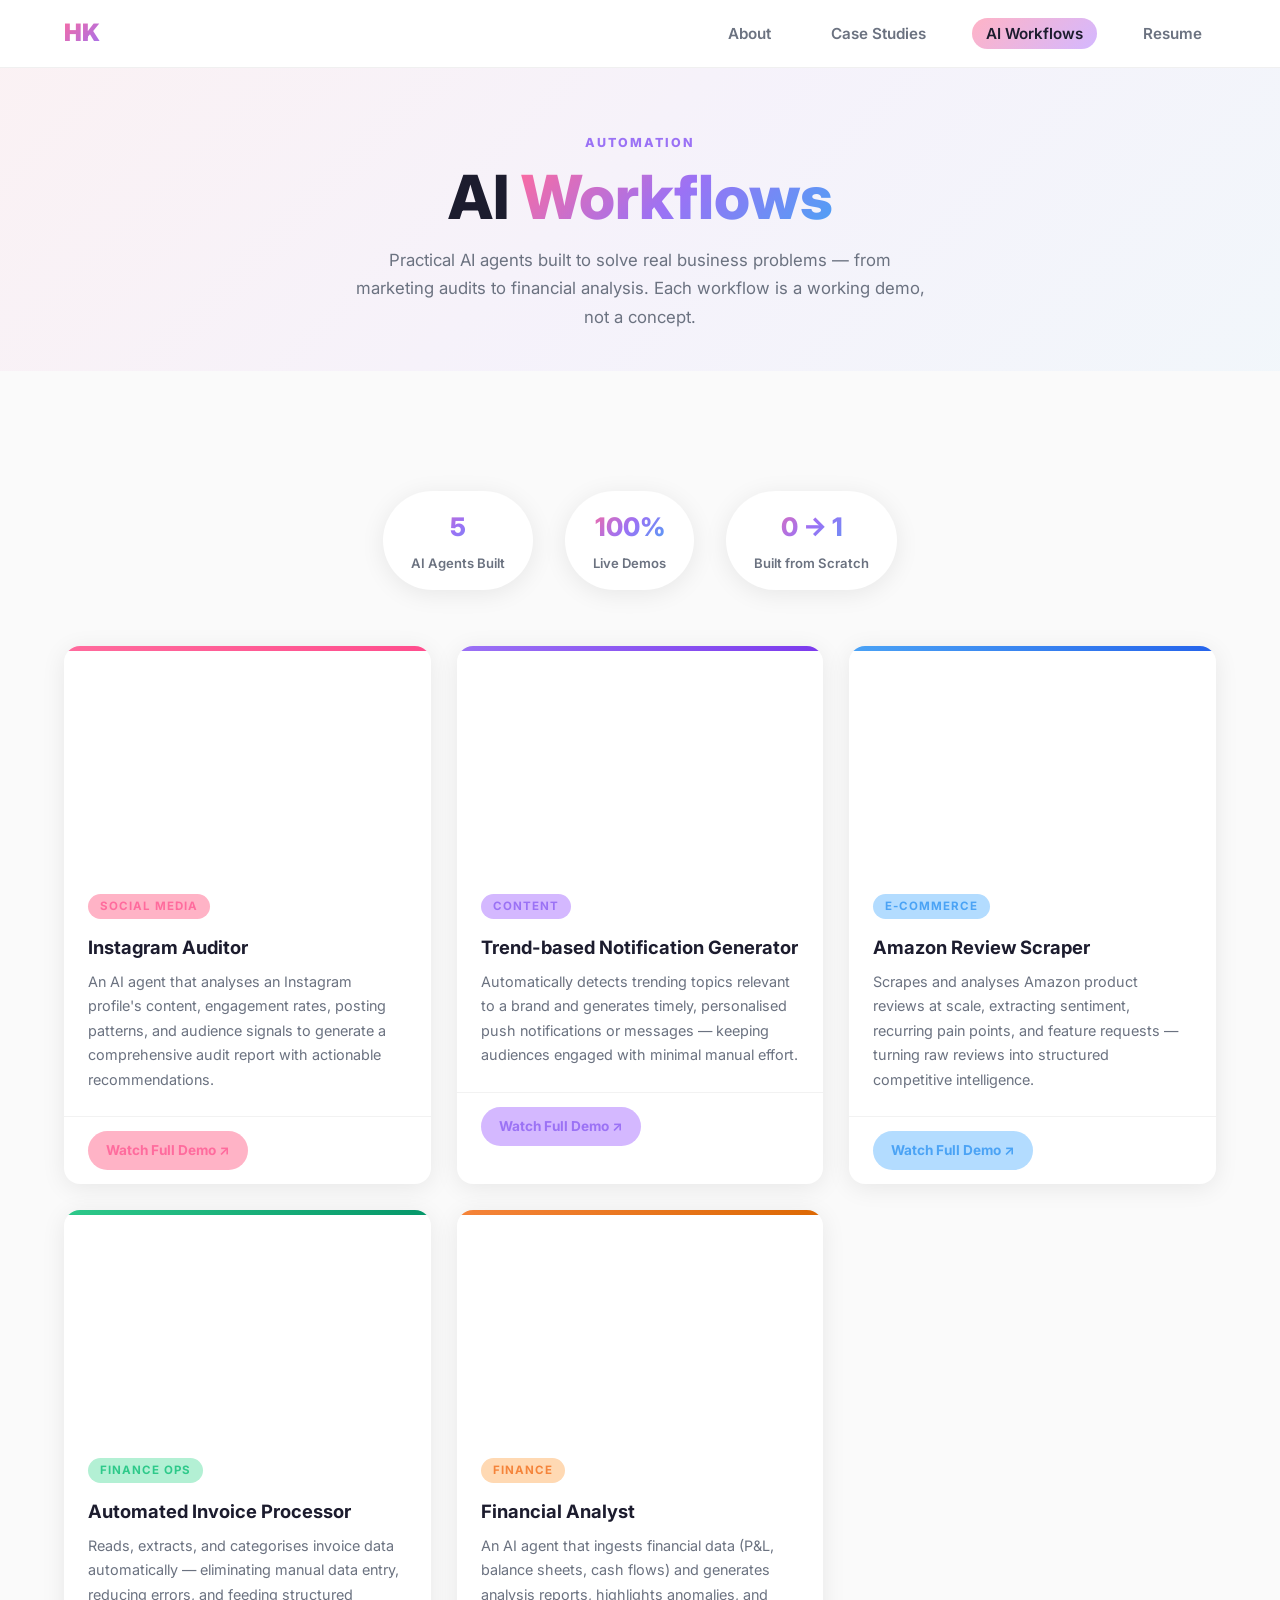
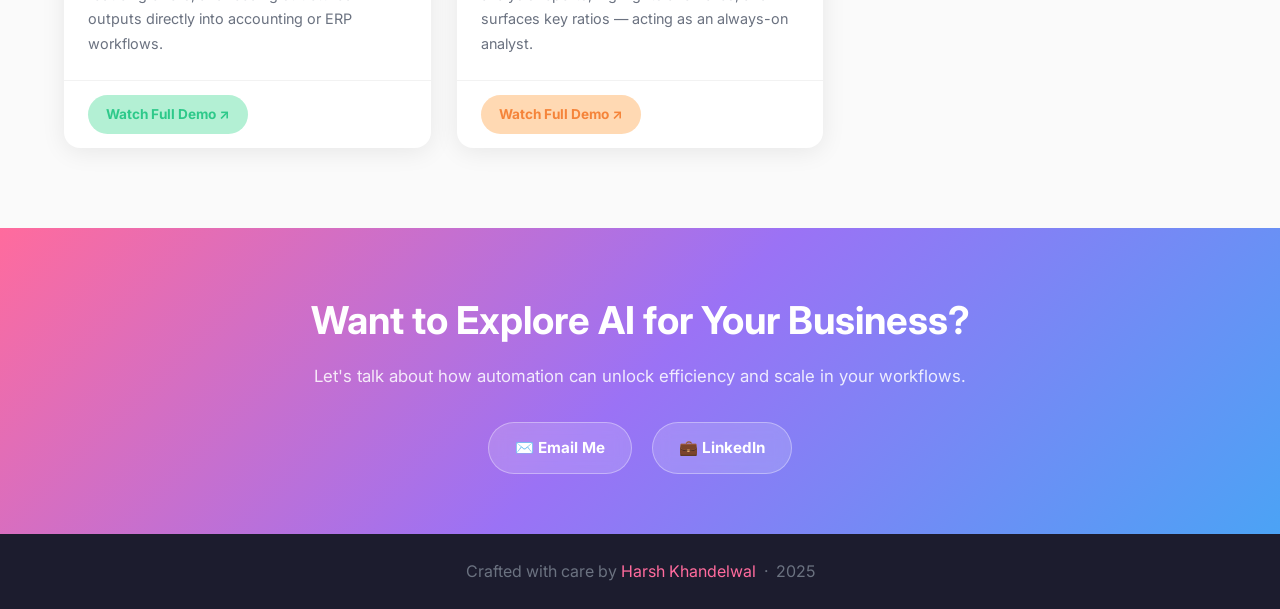
==== ai-workflows.html @ 66804751 "Add complete portfolio website for Harsh Khandelwal - 4-page static HTML/CSS/JS site with pastel col" ====
<!DOCTYPE html>
<html lang="en">
<head>
  <meta charset="UTF-8" />
  <meta name="viewport" content="width=device-width, initial-scale=1.0" />
  <title>AI Workflows — Harsh Khandelwal</title>
  <link rel="preconnect" href="https://fonts.googleapis.com" />
  <link rel="preconnect" href="https://fonts.gstatic.com" crossorigin />
  <link href="https://fonts.googleapis.com/css2?family=Inter:wght@400;500;600;700;800;900&display=swap" rel="stylesheet" />
  <link rel="stylesheet" href="css/style.css" />
  <style>
    .workflow-card {
      background: var(--white);
      border-radius: var(--radius);
      box-shadow: var(--shadow);
      overflow: hidden;
      transition: all 0.3s;
    }
    .workflow-card:hover { box-shadow: var(--shadow-hover); transform: translateY(-4px); }

    .workflow-video { padding: 20px 20px 0; }

    .workflow-info { padding: 20px 24px 24px; }
    .workflow-info h3 { font-size: 1.15rem; margin-bottom: 0.4rem; }
    .workflow-info p  { font-size: 0.9rem; }

    .workflow-footer {
      padding: 14px 24px;
      border-top: 1px solid rgba(0,0,0,0.05);
    }

    .ai-intro {
      max-width: 700px;
      margin: 0 auto 3rem;
      text-align: center;
    }

    .stats-row {
      display: flex;
      justify-content: center;
      gap: 2rem;
      flex-wrap: wrap;
      margin: 2.5rem 0 3.5rem;
    }

    .stat-pill {
      background: var(--white);
      border-radius: 50px;
      padding: 14px 28px;
      box-shadow: var(--shadow);
      text-align: center;
    }

    .stat-pill strong { display: block; font-size: 1.6rem; font-weight: 800; }
    .stat-pill span   { font-size: 0.82rem; color: var(--muted); font-weight: 600; }
  </style>
</head>
<body>

  <!-- NAV -->
  <nav>
    <a href="index.html" class="nav-logo">HK</a>
    <ul class="nav-links">
      <li><a href="index.html">About</a></li>
      <li><a href="case-studies.html">Case Studies</a></li>
      <li><a href="ai-workflows.html" class="active">AI Workflows</a></li>
      <li><a href="resume.html">Resume</a></li>
    </ul>
    <div class="hamburger" aria-label="Toggle menu">
      <span></span><span></span><span></span>
    </div>
  </nav>

  <div class="page-content">

    <!-- PAGE HERO -->
    <div class="page-hero">
      <span class="section-label">Automation</span>
      <h1>AI <span class="gradient-text">Workflows</span></h1>
      <p style="max-width:580px; margin:0.8rem auto 0; font-size:1.05rem;">
        Practical AI agents built to solve real business problems — from marketing audits
        to financial analysis. Each workflow is a working demo, not a concept.
      </p>
    </div>

    <section>
      <div class="stats-row">
        <div class="stat-pill fade-up">
          <strong class="gradient-text">5</strong>
          <span>AI Agents Built</span>
        </div>
        <div class="stat-pill fade-up">
          <strong class="gradient-text">100%</strong>
          <span>Live Demos</span>
        </div>
        <div class="stat-pill fade-up">
          <strong class="gradient-text">0 → 1</strong>
          <span>Built from Scratch</span>
        </div>
      </div>

      <!-- WORKFLOW CARDS -->
      <div class="cards-grid">

        <!-- 1. Instagram Auditor -->
        <div class="workflow-card fade-up">
          <div class="card-accent accent-pink"></div>
          <div class="workflow-video">
            <div class="video-wrapper">
              <iframe
                src="https://www.loom.com/embed/0a87caac58aa4b19910358daf4d7ec9a"
                allowfullscreen
                title="Instagram Auditor Demo">
              </iframe>
            </div>
          </div>
          <div class="workflow-info">
            <span class="card-tag tag-pink">Social Media</span>
            <h3>Instagram Auditor</h3>
            <p>
              An AI agent that analyses an Instagram profile's content, engagement rates, posting patterns,
              and audience signals to generate a comprehensive audit report with actionable recommendations.
            </p>
          </div>
          <div class="workflow-footer">
            <a href="https://www.loom.com/share/0a87caac58aa4b19910358daf4d7ec9a"
               target="_blank" rel="noopener" class="card-link link-pink">
              Watch Full Demo ↗
            </a>
          </div>
        </div>

        <!-- 2. Trend-based Notification Generator -->
        <div class="workflow-card fade-up">
          <div class="card-accent accent-purple"></div>
          <div class="workflow-video">
            <div class="video-wrapper">
              <iframe
                src="https://www.loom.com/embed/b1d49808c2894594a07eae59274eff8b"
                allowfullscreen
                title="Trend-based Notification Generator Demo">
              </iframe>
            </div>
          </div>
          <div class="workflow-info">
            <span class="card-tag tag-purple">Content</span>
            <h3>Trend-based Notification Generator</h3>
            <p>
              Automatically detects trending topics relevant to a brand and generates timely, personalised
              push notifications or messages — keeping audiences engaged with minimal manual effort.
            </p>
          </div>
          <div class="workflow-footer">
            <a href="https://www.loom.com/share/b1d49808c2894594a07eae59274eff8b"
               target="_blank" rel="noopener" class="card-link link-purple">
              Watch Full Demo ↗
            </a>
          </div>
        </div>

        <!-- 3. Amazon Review Scraper -->
        <div class="workflow-card fade-up">
          <div class="card-accent accent-blue"></div>
          <div class="workflow-video">
            <div class="video-wrapper">
              <iframe
                src="https://www.loom.com/embed/acd0e05b573e474e8a1d4c8194d3711e"
                allowfullscreen
                title="Amazon Review Scraper Demo">
              </iframe>
            </div>
          </div>
          <div class="workflow-info">
            <span class="card-tag tag-blue">E-Commerce</span>
            <h3>Amazon Review Scraper</h3>
            <p>
              Scrapes and analyses Amazon product reviews at scale, extracting sentiment, recurring pain points,
              and feature requests — turning raw reviews into structured competitive intelligence.
            </p>
          </div>
          <div class="workflow-footer">
            <a href="https://www.loom.com/share/acd0e05b573e474e8a1d4c8194d3711e"
               target="_blank" rel="noopener" class="card-link link-blue">
              Watch Full Demo ↗
            </a>
          </div>
        </div>

        <!-- 4. Automated Invoice Processor -->
        <div class="workflow-card fade-up">
          <div class="card-accent accent-green"></div>
          <div class="workflow-video">
            <div class="video-wrapper">
              <iframe
                src="https://www.loom.com/embed/75bfc85659074923bbd9a77d81e704a0"
                allowfullscreen
                title="Automated Invoice Processor Demo">
              </iframe>
            </div>
          </div>
          <div class="workflow-info">
            <span class="card-tag tag-green">Finance Ops</span>
            <h3>Automated Invoice Processor</h3>
            <p>
              Reads, extracts, and categorises invoice data automatically — eliminating manual data entry,
              reducing errors, and feeding structured outputs directly into accounting or ERP workflows.
            </p>
          </div>
          <div class="workflow-footer">
            <a href="https://www.loom.com/share/75bfc85659074923bbd9a77d81e704a0"
               target="_blank" rel="noopener" class="card-link link-green">
              Watch Full Demo ↗
            </a>
          </div>
        </div>

        <!-- 5. Financial Analyst -->
        <div class="workflow-card fade-up">
          <div class="card-accent accent-orange"></div>
          <div class="workflow-video">
            <div class="video-wrapper">
              <iframe
                src="https://www.loom.com/embed/75bfc85659074923bbd9a77d81e704a0"
                allowfullscreen
                title="Financial Analyst Demo">
              </iframe>
            </div>
          </div>
          <div class="workflow-info">
            <span class="card-tag tag-orange">Finance</span>
            <h3>Financial Analyst</h3>
            <p>
              An AI agent that ingests financial data (P&amp;L, balance sheets, cash flows) and generates
              analysis reports, highlights anomalies, and surfaces key ratios — acting as an always-on analyst.
            </p>
          </div>
          <div class="workflow-footer">
            <a href="https://www.loom.com/share/75bfc85659074923bbd9a77d81e704a0"
               target="_blank" rel="noopener" class="card-link link-orange">
              Watch Full Demo ↗
            </a>
          </div>
        </div>

      </div>
    </section>

    <!-- CONTACT -->
    <div class="contact-strip">
      <h2>Want to Explore AI for Your Business?</h2>
      <p>Let's talk about how automation can unlock efficiency and scale in your workflows.</p>
      <div class="contact-links">
        <a href="mailto:harsh_khandelwal@pg26.mesaschool.co" class="contact-link">✉️ Email Me</a>
        <a href="https://www.linkedin.com/in/kharshhhh/" target="_blank" rel="noopener" class="contact-link">💼 LinkedIn</a>
      </div>
    </div>

  </div><!-- /page-content -->

  <footer>
    <p>Crafted with care by <span>Harsh Khandelwal</span> &nbsp;·&nbsp; 2025</p>
  </footer>

  <script src="js/main.js"></script>
</body>
</html>
---- css/style.css ----
/* ===== RESET & BASE ===== */
*, *::before, *::after { box-sizing: border-box; margin: 0; padding: 0; }

:root {
  --pink:        #FFB3C6;
  --pink-mid:    #FF6B9D;
  --purple:      #D4B8FF;
  --purple-mid:  #9B72F5;
  --blue:        #B3DCFF;
  --blue-mid:    #4BA3F5;
  --green:       #B3F0D4;
  --green-mid:   #2EC98A;
  --yellow:      #FFF2B3;
  --yellow-mid:  #F5C842;
  --orange:      #FFD9B3;
  --orange-mid:  #F5843A;
  --bg:          #FAFAFA;
  --text:        #1C1C2E;
  --muted:       #6B7280;
  --white:       #FFFFFF;
  --nav-h:       68px;
  --radius:      16px;
  --shadow:      0 4px 24px rgba(0,0,0,0.08);
  --shadow-hover:0 8px 40px rgba(0,0,0,0.14);
}

html { scroll-behavior: smooth; }

body {
  font-family: 'Inter', 'Segoe UI', sans-serif;
  background: var(--bg);
  color: var(--text);
  line-height: 1.7;
}

a { text-decoration: none; color: inherit; }
img { max-width: 100%; display: block; }
ul { list-style: none; }

/* ===== TYPOGRAPHY ===== */
h1 { font-size: clamp(2.2rem, 5vw, 3.8rem); font-weight: 800; line-height: 1.15; }
h2 { font-size: clamp(1.6rem, 3vw, 2.4rem); font-weight: 700; }
h3 { font-size: 1.2rem; font-weight: 700; }
p  { font-size: 1rem; color: var(--muted); }

.gradient-text {
  background: linear-gradient(135deg, var(--pink-mid), var(--purple-mid), var(--blue-mid));
  -webkit-background-clip: text;
  -webkit-text-fill-color: transparent;
  background-clip: text;
}

/* ===== NAV ===== */
nav {
  position: fixed;
  top: 0; left: 0; right: 0;
  height: var(--nav-h);
  background: rgba(255,255,255,0.9);
  backdrop-filter: blur(14px);
  border-bottom: 1px solid rgba(0,0,0,0.06);
  display: flex;
  align-items: center;
  justify-content: space-between;
  padding: 0 5%;
  z-index: 999;
}

.nav-logo {
  font-size: 1.5rem;
  font-weight: 900;
  background: linear-gradient(135deg, var(--pink-mid), var(--purple-mid));
  -webkit-background-clip: text;
  -webkit-text-fill-color: transparent;
  background-clip: text;
}

.nav-links {
  display: flex;
  gap: 2rem;
  align-items: center;
}

.nav-links a {
  font-size: 0.95rem;
  font-weight: 600;
  color: var(--muted);
  padding: 6px 14px;
  border-radius: 20px;
  transition: all 0.25s;
}

.nav-links a:hover,
.nav-links a.active {
  background: linear-gradient(135deg, var(--pink), var(--purple));
  color: var(--text);
}

.hamburger { display: none; cursor: pointer; flex-direction: column; gap: 5px; }
.hamburger span { display: block; width: 24px; height: 2px; background: var(--text); border-radius: 2px; transition: all 0.3s; }

/* ===== PAGE WRAPPER ===== */
.page-content { padding-top: var(--nav-h); }

/* ===== HERO ===== */
.hero {
  min-height: calc(100vh - var(--nav-h));
  display: flex;
  align-items: center;
  padding: 80px 5%;
  position: relative;
  overflow: hidden;
}

.hero::before {
  content: '';
  position: absolute;
  top: -200px; right: -200px;
  width: 600px; height: 600px;
  background: radial-gradient(circle, var(--purple) 0%, transparent 70%);
  opacity: 0.4;
  pointer-events: none;
}

.hero::after {
  content: '';
  position: absolute;
  bottom: -150px; left: -150px;
  width: 500px; height: 500px;
  background: radial-gradient(circle, var(--pink) 0%, transparent 70%);
  opacity: 0.35;
  pointer-events: none;
}

.hero-inner {
  max-width: 900px;
  position: relative;
  z-index: 1;
}

.hero-badge {
  display: inline-flex;
  align-items: center;
  gap: 8px;
  background: var(--green);
  color: var(--green-mid);
  font-size: 0.82rem;
  font-weight: 700;
  padding: 6px 16px;
  border-radius: 20px;
  margin-bottom: 1.5rem;
  letter-spacing: 0.5px;
}

.hero-badge::before { content: '●'; animation: pulse 2s infinite; }

@keyframes pulse { 0%,100%{opacity:1} 50%{opacity:0.4} }

.hero h1 { margin-bottom: 1rem; }

.hero-title {
  font-size: clamp(0.95rem, 2vw, 1.15rem);
  color: var(--muted);
  font-weight: 500;
  margin-bottom: 1.8rem;
  max-width: 680px;
}

.hero-bio {
  font-size: 1.05rem;
  color: var(--text);
  line-height: 1.8;
  max-width: 740px;
  margin-bottom: 2.5rem;
  opacity: 0.85;
}

.hero-actions { display: flex; gap: 1rem; flex-wrap: wrap; }

/* ===== BUTTONS ===== */
.btn {
  display: inline-flex;
  align-items: center;
  gap: 8px;
  padding: 12px 28px;
  border-radius: 30px;
  font-size: 0.95rem;
  font-weight: 700;
  cursor: pointer;
  transition: all 0.25s;
  border: none;
}

.btn-primary {
  background: linear-gradient(135deg, var(--pink-mid), var(--purple-mid));
  color: var(--white);
  box-shadow: 0 4px 16px rgba(155,114,245,0.35);
}

.btn-primary:hover {
  transform: translateY(-2px);
  box-shadow: 0 8px 28px rgba(155,114,245,0.45);
}

.btn-outline {
  background: var(--white);
  color: var(--text);
  border: 2px solid rgba(0,0,0,0.1);
}

.btn-outline:hover {
  border-color: var(--purple-mid);
  color: var(--purple-mid);
  transform: translateY(-2px);
}

/* ===== SECTION COMMONS ===== */
section { padding: 80px 5%; }

.section-label {
  display: inline-block;
  font-size: 0.78rem;
  font-weight: 800;
  letter-spacing: 2px;
  text-transform: uppercase;
  color: var(--purple-mid);
  margin-bottom: 0.6rem;
}

.section-title { margin-bottom: 0.5rem; }
.section-sub  { font-size: 1.05rem; max-width: 600px; margin-bottom: 3rem; }

/* ===== SKILLS ===== */
.skills-grid {
  display: grid;
  grid-template-columns: repeat(auto-fit, minmax(200px, 1fr));
  gap: 1.4rem;
}

.skill-card {
  background: var(--white);
  border-radius: var(--radius);
  padding: 28px 24px;
  box-shadow: var(--shadow);
  transition: all 0.3s;
  border-top: 4px solid transparent;
  text-align: center;
}

.skill-card:hover {
  transform: translateY(-5px);
  box-shadow: var(--shadow-hover);
}

.skill-card:nth-child(1) { border-top-color: var(--pink-mid); }
.skill-card:nth-child(2) { border-top-color: var(--purple-mid); }
.skill-card:nth-child(3) { border-top-color: var(--blue-mid); }
.skill-card:nth-child(4) { border-top-color: var(--green-mid); }
.skill-card:nth-child(5) { border-top-color: var(--yellow-mid); }
.skill-card:nth-child(6) { border-top-color: var(--orange-mid); }

.skill-icon {
  font-size: 2.2rem;
  margin-bottom: 0.8rem;
}

.skill-card h3 { font-size: 1rem; margin-bottom: 0.4rem; }
.skill-card p  { font-size: 0.85rem; line-height: 1.55; }

/* ===== PAGE HERO (inner pages) ===== */
.page-hero {
  padding: 60px 5% 40px;
  text-align: center;
  position: relative;
  overflow: hidden;
}

.page-hero::before {
  content: '';
  position: absolute;
  inset: 0;
  background: linear-gradient(135deg, var(--pink) 0%, var(--purple) 50%, var(--blue) 100%);
  opacity: 0.12;
  pointer-events: none;
}

.page-hero .section-label,
.page-hero h1,
.page-hero p { position: relative; z-index: 1; }

/* ===== CARDS GRID ===== */
.cards-grid {
  display: grid;
  grid-template-columns: repeat(auto-fit, minmax(300px, 1fr));
  gap: 1.6rem;
  margin-top: 2rem;
}

.card {
  background: var(--white);
  border-radius: var(--radius);
  box-shadow: var(--shadow);
  overflow: hidden;
  transition: all 0.3s;
  display: flex;
  flex-direction: column;
}

.card:hover {
  transform: translateY(-5px);
  box-shadow: var(--shadow-hover);
}

.card-accent {
  height: 5px;
  width: 100%;
}

.card-body {
  padding: 24px;
  flex: 1;
  display: flex;
  flex-direction: column;
}

.card-tag {
  display: inline-block;
  font-size: 0.72rem;
  font-weight: 700;
  letter-spacing: 1px;
  text-transform: uppercase;
  padding: 3px 12px;
  border-radius: 20px;
  margin-bottom: 0.8rem;
}

.card h3 { font-size: 1.15rem; margin-bottom: 0.5rem; }
.card p  { font-size: 0.9rem; flex: 1; }

.card-footer {
  padding: 16px 24px;
  border-top: 1px solid rgba(0,0,0,0.05);
  display: flex;
  gap: 0.8rem;
  flex-wrap: wrap;
}

.card-link {
  font-size: 0.85rem;
  font-weight: 700;
  display: inline-flex;
  align-items: center;
  gap: 5px;
  padding: 8px 18px;
  border-radius: 20px;
  transition: all 0.25s;
}

.card-link:hover { transform: translateY(-2px); }

/* color variants */
.accent-pink   { background: linear-gradient(135deg, var(--pink-mid), #FF4D8D); }
.accent-purple { background: linear-gradient(135deg, var(--purple-mid), #7C3AED); }
.accent-blue   { background: linear-gradient(135deg, var(--blue-mid), #2563EB); }
.accent-green  { background: linear-gradient(135deg, var(--green-mid), #059669); }
.accent-orange { background: linear-gradient(135deg, var(--orange-mid), #DC6803); }

.tag-pink   { background: var(--pink);   color: var(--pink-mid); }
.tag-purple { background: var(--purple); color: var(--purple-mid); }
.tag-blue   { background: var(--blue);   color: var(--blue-mid); }
.tag-green  { background: var(--green);  color: var(--green-mid); }
.tag-orange { background: var(--orange); color: var(--orange-mid); }

.link-pink   { background: var(--pink);   color: var(--pink-mid); }
.link-purple { background: var(--purple); color: var(--purple-mid); }
.link-blue   { background: var(--blue);   color: var(--blue-mid); }
.link-green  { background: var(--green);  color: var(--green-mid); }
.link-orange { background: var(--orange); color: var(--orange-mid); }

.link-pink:hover   { background: var(--pink-mid);   color: var(--white); }
.link-purple:hover { background: var(--purple-mid); color: var(--white); }
.link-blue:hover   { background: var(--blue-mid);   color: var(--white); }
.link-green:hover  { background: var(--green-mid);  color: var(--white); }
.link-orange:hover { background: var(--orange-mid); color: var(--white); }

/* ===== LOOM EMBED ===== */
.video-wrapper {
  position: relative;
  padding-bottom: 56.25%;
  height: 0;
  overflow: hidden;
  border-radius: var(--radius);
  margin-bottom: 1rem;
}

.video-wrapper iframe {
  position: absolute;
  top: 0; left: 0;
  width: 100%; height: 100%;
  border: none;
  border-radius: var(--radius);
}

/* ===== RESUME PAGE ===== */
.resume-wrapper {
  max-width: 900px;
  margin: 0 auto;
  background: var(--white);
  border-radius: var(--radius);
  box-shadow: var(--shadow);
  overflow: hidden;
}

.resume-toolbar {
  padding: 16px 24px;
  background: linear-gradient(135deg, var(--pink), var(--purple));
  display: flex;
  align-items: center;
  justify-content: space-between;
  gap: 1rem;
  flex-wrap: wrap;
}

.resume-toolbar span { font-weight: 700; font-size: 1rem; }

.resume-embed {
  width: 100%;
  height: 88vh;
  border: none;
  display: block;
}

/* ===== EXPERIENCE SECTION ===== */
.timeline { display: flex; flex-direction: column; gap: 1.4rem; }

.timeline-item {
  background: var(--white);
  border-radius: var(--radius);
  padding: 24px 28px;
  box-shadow: var(--shadow);
  border-left: 5px solid var(--purple-mid);
  transition: all 0.3s;
}

.timeline-item:nth-child(2) { border-left-color: var(--pink-mid); }
.timeline-item:nth-child(3) { border-left-color: var(--blue-mid); }

.timeline-item:hover { transform: translateX(4px); box-shadow: var(--shadow-hover); }

.timeline-header {
  display: flex;
  justify-content: space-between;
  align-items: flex-start;
  flex-wrap: wrap;
  gap: 0.5rem;
  margin-bottom: 0.4rem;
}

.timeline-role { font-size: 1.1rem; font-weight: 700; }
.timeline-period {
  font-size: 0.82rem;
  font-weight: 700;
  background: var(--yellow);
  color: var(--yellow-mid);
  padding: 3px 12px;
  border-radius: 20px;
}

.timeline-org {
  font-size: 0.88rem;
  color: var(--purple-mid);
  font-weight: 600;
  margin-bottom: 0.8rem;
}

.timeline-bullets {
  padding-left: 1.2rem;
  list-style: disc;
}

.timeline-bullets li {
  font-size: 0.9rem;
  color: var(--muted);
  margin-bottom: 0.35rem;
}

/* ===== CONTACT STRIP ===== */
.contact-strip {
  background: linear-gradient(135deg, var(--pink-mid), var(--purple-mid), var(--blue-mid));
  padding: 60px 5%;
  text-align: center;
  color: var(--white);
}

.contact-strip h2 { color: var(--white); margin-bottom: 0.5rem; }
.contact-strip p  { color: rgba(255,255,255,0.85); margin-bottom: 2rem; font-size: 1.05rem; }

.contact-links {
  display: flex;
  justify-content: center;
  gap: 1.2rem;
  flex-wrap: wrap;
}

.contact-link {
  display: inline-flex;
  align-items: center;
  gap: 8px;
  background: rgba(255,255,255,0.15);
  backdrop-filter: blur(8px);
  border: 1.5px solid rgba(255,255,255,0.35);
  color: var(--white);
  font-size: 0.95rem;
  font-weight: 700;
  padding: 12px 26px;
  border-radius: 30px;
  transition: all 0.25s;
}

.contact-link:hover {
  background: rgba(255,255,255,0.3);
  transform: translateY(-3px);
}

/* ===== FOOTER ===== */
footer {
  background: var(--text);
  color: rgba(255,255,255,0.55);
  text-align: center;
  padding: 24px 5%;
  font-size: 0.85rem;
}

footer span { color: var(--pink-mid); }

/* ===== SCROLL ANIMATIONS ===== */
.fade-up {
  opacity: 0;
  transform: translateY(30px);
  transition: opacity 0.55s ease, transform 0.55s ease;
}

.fade-up.visible {
  opacity: 1;
  transform: none;
}

/* ===== RESPONSIVE ===== */
@media (max-width: 768px) {
  .nav-links {
    display: none;
    position: fixed;
    top: var(--nav-h); left: 0; right: 0;
    background: var(--white);
    flex-direction: column;
    padding: 1.5rem 5%;
    gap: 0.5rem;
    border-bottom: 1px solid rgba(0,0,0,0.07);
    box-shadow: var(--shadow);
  }

  .nav-links.open { display: flex; }
  .hamburger { display: flex; }

  .hero { padding: 50px 5%; }
  section { padding: 56px 5%; }
  .cards-grid { grid-template-columns: 1fr; }
  .skills-grid { grid-template-columns: repeat(2, 1fr); }
  .hero-actions { flex-direction: column; }
  .btn { justify-content: center; }
}

@media (max-width: 420px) {
  .skills-grid { grid-template-columns: 1fr; }
}
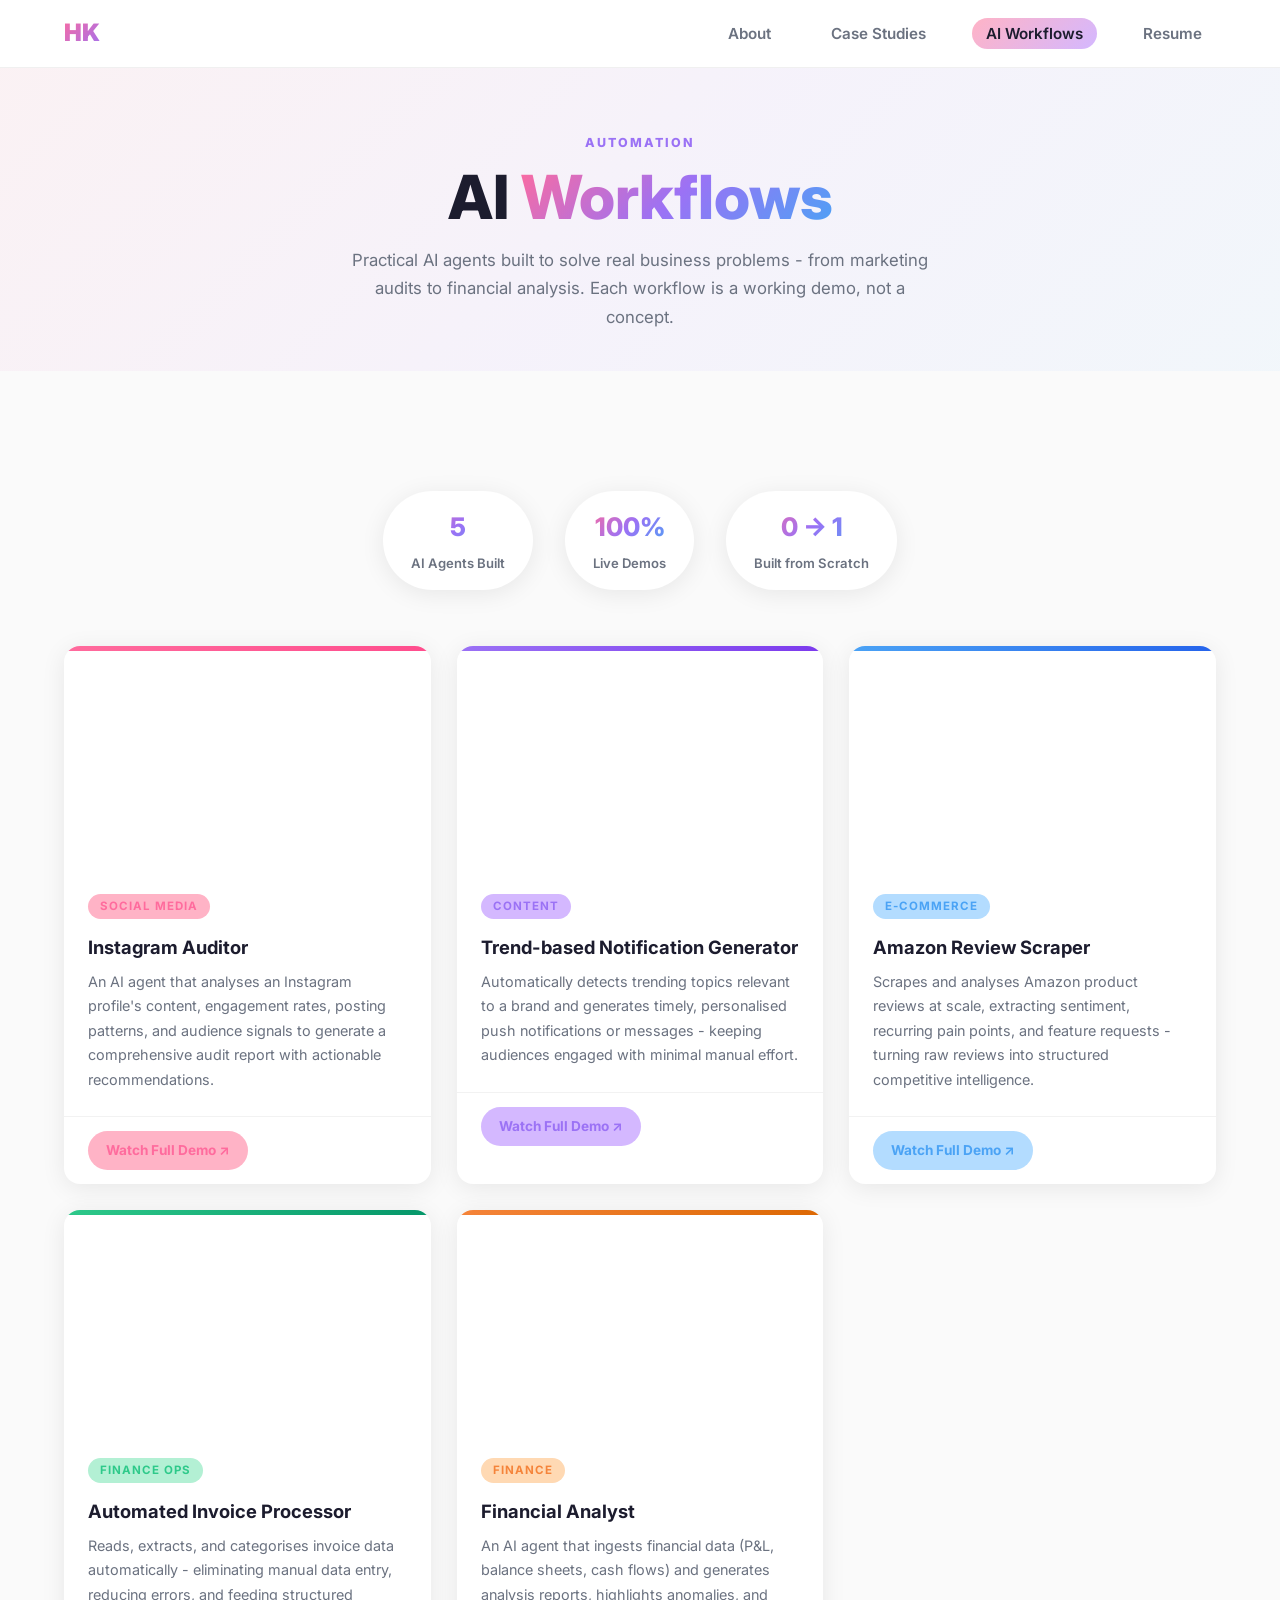
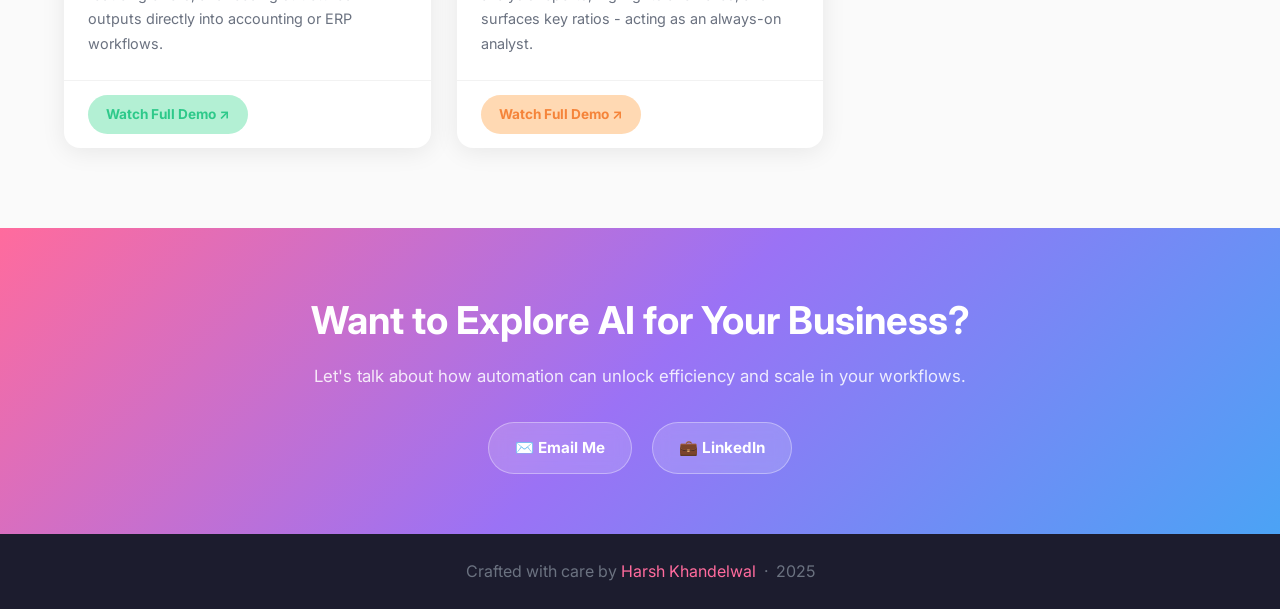
==== commit 740099de: "Replace em dashes with regular dashes across all pages" ====
--- a/ai-workflows.html
+++ b/ai-workflows.html
@@ -3,7 +3,7 @@
 <head>
   <meta charset="UTF-8" />
   <meta name="viewport" content="width=device-width, initial-scale=1.0" />
-  <title>AI Workflows — Harsh Khandelwal</title>
+  <title>AI Workflows - Harsh Khandelwal</title>
   <link rel="preconnect" href="https://fonts.googleapis.com" />
   <link rel="preconnect" href="https://fonts.gstatic.com" crossorigin />
   <link href="https://fonts.googleapis.com/css2?family=Inter:wght@400;500;600;700;800;900&display=swap" rel="stylesheet" />
@@ -78,7 +78,7 @@
       <span class="section-label">Automation</span>
       <h1>AI <span class="gradient-text">Workflows</span></h1>
       <p style="max-width:580px; margin:0.8rem auto 0; font-size:1.05rem;">
-        Practical AI agents built to solve real business problems — from marketing audits
+        Practical AI agents built to solve real business problems - from marketing audits
         to financial analysis. Each workflow is a working demo, not a concept.
       </p>
     </div>
@@ -147,7 +147,7 @@
             <h3>Trend-based Notification Generator</h3>
             <p>
               Automatically detects trending topics relevant to a brand and generates timely, personalised
-              push notifications or messages — keeping audiences engaged with minimal manual effort.
+              push notifications or messages - keeping audiences engaged with minimal manual effort.
             </p>
           </div>
           <div class="workflow-footer">
@@ -175,7 +175,7 @@
             <h3>Amazon Review Scraper</h3>
             <p>
               Scrapes and analyses Amazon product reviews at scale, extracting sentiment, recurring pain points,
-              and feature requests — turning raw reviews into structured competitive intelligence.
+              and feature requests - turning raw reviews into structured competitive intelligence.
             </p>
           </div>
           <div class="workflow-footer">
@@ -202,7 +202,7 @@
             <span class="card-tag tag-green">Finance Ops</span>
             <h3>Automated Invoice Processor</h3>
             <p>
-              Reads, extracts, and categorises invoice data automatically — eliminating manual data entry,
+              Reads, extracts, and categorises invoice data automatically - eliminating manual data entry,
               reducing errors, and feeding structured outputs directly into accounting or ERP workflows.
             </p>
           </div>
@@ -231,7 +231,7 @@
             <h3>Financial Analyst</h3>
             <p>
               An AI agent that ingests financial data (P&amp;L, balance sheets, cash flows) and generates
-              analysis reports, highlights anomalies, and surfaces key ratios — acting as an always-on analyst.
+              analysis reports, highlights anomalies, and surfaces key ratios - acting as an always-on analyst.
             </p>
           </div>
           <div class="workflow-footer">
--- a/css/style.css
+++ b/css/style.css
@@ -111,6 +111,7 @@
   overflow: hidden;
 }
 
+
 .hero::before {
   content: '';
   position: absolute;
@@ -132,9 +133,46 @@
 }
 
 .hero-inner {
-  max-width: 900px;
+  max-width: 1100px;
+  width: 100%;
   position: relative;
   z-index: 1;
+  display: flex;
+  align-items: center;
+  gap: 4rem;
+}
+
+.hero-content { flex: 1; min-width: 0; }
+
+.hero-photo-wrap {
+  flex-shrink: 0;
+  display: flex;
+  align-items: center;
+  justify-content: center;
+}
+
+.hero-photo-ring {
+  width: 380px;
+  height: 380px;
+  border-radius: 50%;
+  padding: 4px;
+  background: linear-gradient(135deg, var(--pink-mid), var(--purple-mid), var(--blue-mid));
+  box-shadow: 0 8px 40px rgba(155,114,245,0.35);
+  flex-shrink: 0;
+}
+
+.hero-photo {
+  width: 100%;
+  height: 100%;
+  border-radius: 50%;
+  object-fit: cover;
+  object-position: center 15%;
+  display: block;
+  border: 3px solid var(--bg);
+  image-rendering: -webkit-optimize-contrast;
+  image-rendering: crisp-edges;
+  -webkit-backface-visibility: hidden;
+  transform: translateZ(0);
 }
 
 .hero-badge {
@@ -567,6 +605,19 @@
   .skills-grid { grid-template-columns: repeat(2, 1fr); }
   .hero-actions { flex-direction: column; }
   .btn { justify-content: center; }
+
+  .hero-actions { align-items: flex-start; }
+
+  .hero-inner {
+    flex-direction: column-reverse;
+    gap: 2rem;
+    text-align: left;
+  }
+
+  .hero-photo-ring {
+    width: 220px;
+    height: 220px;
+  }
 }
 
 @media (max-width: 420px) {
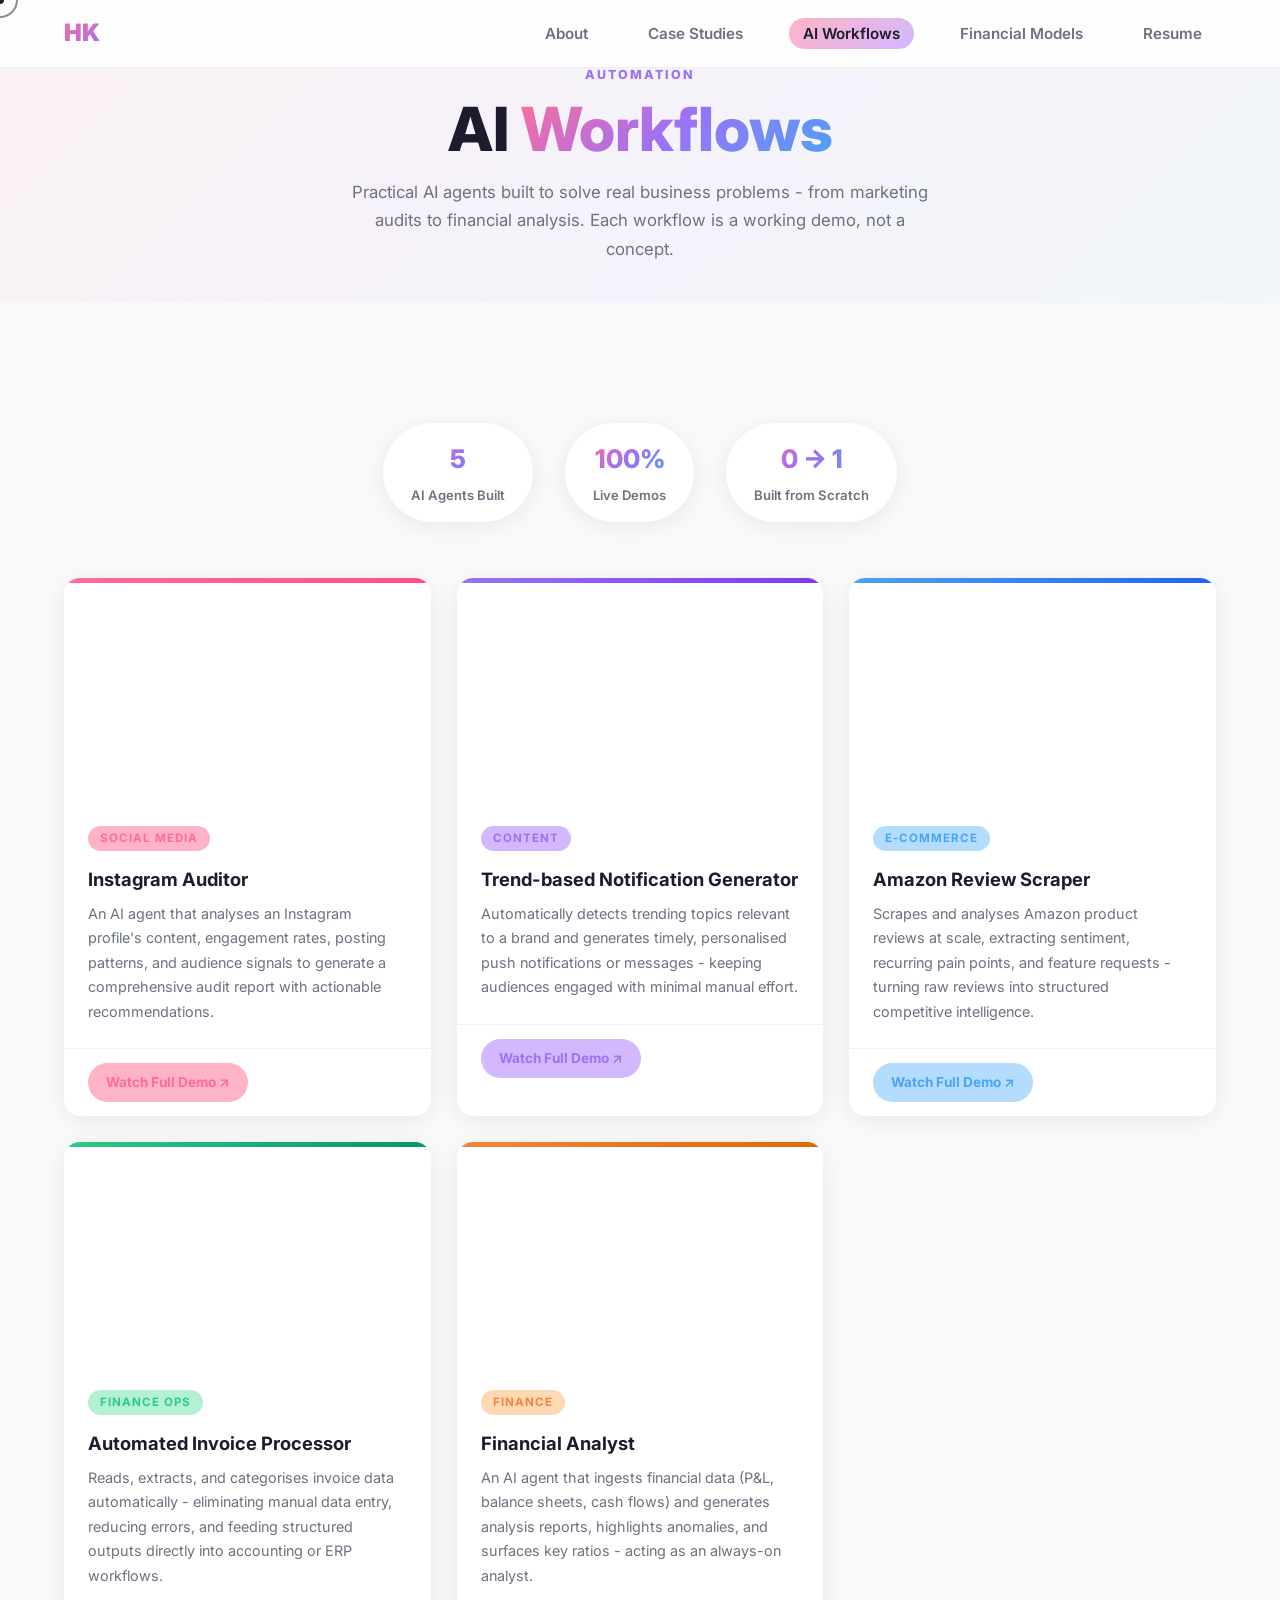
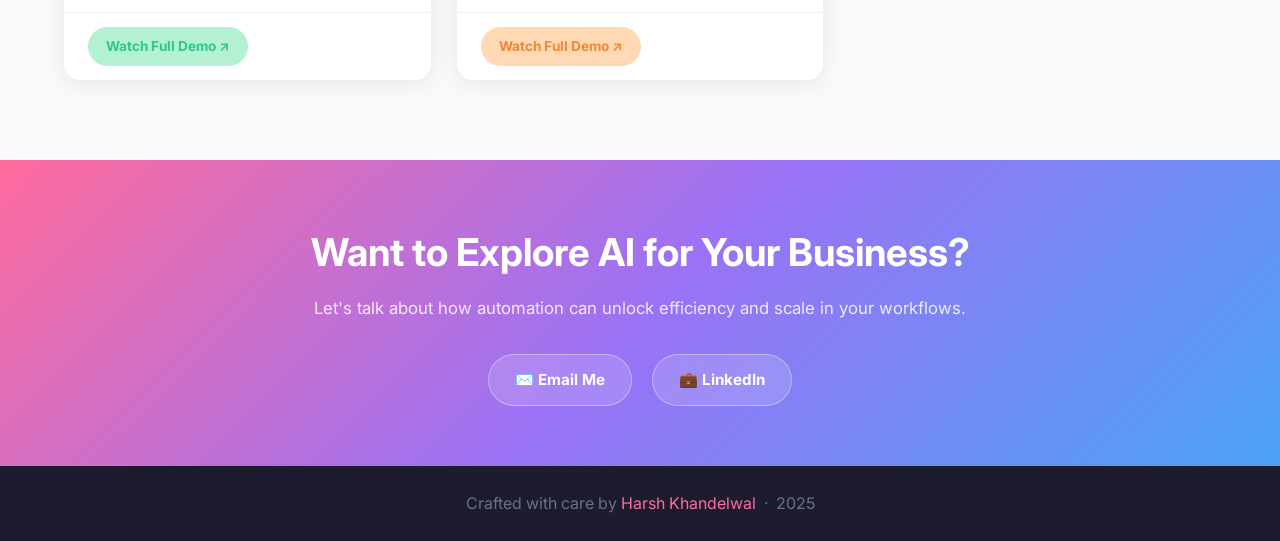
==== commit 8d96bd12: "Add Financial Models page with Excel analysis cards and nav link" ====
--- a/ai-workflows.html
+++ b/ai-workflows.html
@@ -64,6 +64,7 @@
       <li><a href="index.html">About</a></li>
       <li><a href="case-studies.html">Case Studies</a></li>
       <li><a href="ai-workflows.html" class="active">AI Workflows</a></li>
+      <li><a href="excel-analysis.html">Financial Models</a></li>
       <li><a href="resume.html">Resume</a></li>
     </ul>
     <div class="hamburger" aria-label="Toggle menu">
--- a/css/style.css
+++ b/css/style.css
@@ -1,3 +1,55 @@
+/* ===== CUSTOM CURSOR ===== */
+* { cursor: none !important; }
+
+.cursor-dot {
+  position: fixed;
+  top: 0; left: 0;
+  width: 8px; height: 8px;
+  background: #1C1C2E;
+  border-radius: 50%;
+  pointer-events: none;
+  z-index: 99999;
+  margin-left: -4px;
+  margin-top: -4px;
+  transition: background 0.2s;
+}
+
+.cursor-ring {
+  position: fixed;
+  top: 0; left: 0;
+  width: 36px; height: 36px;
+  border: 2px solid rgba(28, 28, 46, 0.5);
+  border-radius: 50%;
+  pointer-events: none;
+  z-index: 99998;
+  margin-left: -18px;
+  margin-top: -18px;
+  transition: width 0.2s ease, height 0.2s ease, margin 0.2s ease, border-color 0.2s ease;
+}
+
+.cursor-ring--hover {
+  width: 56px; height: 56px;
+  margin-left: -28px;
+  margin-top: -28px;
+  border-color: rgba(245, 132, 58, 0.7);
+}
+
+.cursor-dust {
+  position: fixed;
+  width: 5px; height: 5px;
+  border-radius: 50%;
+  background: rgba(180, 180, 180, 0.45);
+  pointer-events: none;
+  z-index: 99997;
+  transform: translate(-50%, -50%);
+  animation: dust-fade 0.6s ease forwards;
+}
+
+@keyframes dust-fade {
+  0%   { opacity: 1;   transform: translate(-50%, -50%) scale(1); }
+  100% { opacity: 0;   transform: translate(-50%, -50%) scale(0.2); }
+}
+
 /* ===== RESET & BASE ===== */
 *, *::before, *::after { box-sizing: border-box; margin: 0; padding: 0; }
 
@@ -50,6 +102,219 @@
   background-clip: text;
 }
 
+/* ===== WHO AM I ===== */
+.who-section {
+  display: flex;
+  align-items: center;
+  gap: 5%;
+  padding: 80px 6%;
+  background: #ffffff;
+  min-height: 80vh;
+}
+
+.who-image-col {
+  flex: 0 0 42%;
+  display: flex;
+  align-items: flex-end;
+  justify-content: center;
+}
+
+.who-image {
+  width: 100%;
+  max-width: 480px;
+  height: auto;
+  object-fit: contain;
+  display: block;
+}
+
+.who-content-col {
+  flex: 1;
+  min-width: 0;
+}
+
+.who-heading {
+  font-family: 'Inter', sans-serif;
+  font-size: clamp(1.6rem, 3vw, 2.4rem);
+  font-weight: 700;
+  color: #F5843A;
+  background: #F5843A;
+  color: #ffffff;
+  display: inline-block;
+  padding: 6px 20px;
+  border-radius: 6px;
+  margin-bottom: 2rem;
+  background: transparent;
+  color: #F5843A;
+  padding: 0;
+}
+
+.who-body {
+  font-family: 'Inter', sans-serif;
+  font-size: clamp(0.95rem, 1.3vw, 1.1rem);
+  font-weight: 400;
+  color: #1C1C2E;
+  line-height: 1.8;
+  max-width: 600px;
+}
+
+.who-tagline {
+  font-size: 1.35em;
+  font-weight: 700;
+  color: #1C1C2E;
+}
+
+.caveat-black {
+  font-family: 'Caveat', cursive;
+  font-weight: 600;
+  font-size: 1.35em;
+  color: #1C1C2E;
+  text-decoration: underline;
+  text-underline-offset: 3px;
+  text-decoration-thickness: 2px;
+}
+
+.caveat-bold-black {
+  font-family: 'Caveat', cursive;
+  font-weight: 700;
+  font-size: 1.35em;
+  color: #1C1C2E;
+}
+
+.caveat-mark {
+  font-family: 'Caveat', cursive;
+  font-weight: 600;
+  font-size: 1.35em;
+  color: #F5843A;
+  text-decoration: underline;
+  text-underline-offset: 3px;
+  text-decoration-thickness: 2px;
+}
+
+@media (max-width: 768px) {
+  .who-section {
+    flex-direction: column;
+    padding: 60px 5%;
+    min-height: auto;
+  }
+  .who-image-col { flex: none; width: 80%; }
+  .who-image { max-width: 100%; }
+}
+
+/* ===== NAV LANDING ===== */
+.nav-landing {
+  position: fixed;
+  top: 0; left: 0; right: 0;
+  height: var(--nav-h);
+  background: #ffffff;
+  display: flex;
+  align-items: center;
+  justify-content: space-between;
+  padding: 0 5%;
+  z-index: 999;
+}
+
+.nav-logo-landing {
+  font-size: 1.5rem;
+  font-weight: 900;
+  color: #1C1C2E;
+}
+
+.nav-icons {
+  display: flex;
+  align-items: center;
+  gap: 16px;
+}
+
+.nav-linkedin {
+  color: #1C1C2E;
+  display: flex;
+  align-items: center;
+  transition: color 0.2s;
+}
+
+.nav-linkedin:hover { color: #0A66C2; }
+
+/* ===== HERO LANDING ===== */
+.hero-landing {
+  min-height: 100vh;
+  background: #ffffff;
+  display: flex;
+  flex-direction: column;
+  align-items: center;
+  justify-content: center;
+  padding-top: var(--nav-h);
+  text-align: center;
+  position: relative;
+  overflow: hidden;
+}
+
+.hero-landing-text {
+  z-index: 1;
+  padding: 0 5%;
+  position: relative;
+}
+
+.hero-landing-photo {
+  position: relative;
+  z-index: 1;
+}
+
+.landing-greeting {
+  font-size: clamp(2.8rem, 7vw, 6rem);
+  font-weight: 300;
+  color: #1C1C2E;
+  line-height: 1.15;
+  display: flex;
+  align-items: center;
+  gap: 0.25em;
+  flex-wrap: wrap;
+  justify-content: center;
+}
+
+.wave {
+  display: inline-block;
+  animation: wave-hand 2.5s ease-in-out infinite;
+  transform-origin: 70% 70%;
+}
+
+@keyframes wave-hand {
+  0%, 60%, 100% { transform: rotate(0deg); }
+  10%, 30%      { transform: rotate(18deg); }
+  20%, 40%      { transform: rotate(-8deg); }
+}
+
+.landing-name {
+  color: #F5843A;
+  position: relative;
+  display: inline-block;
+  white-space: nowrap;
+  font-family: 'Caveat', cursive;
+  font-weight: 700;
+  font-size: 1.25em;
+  line-height: 1;
+}
+
+.name-underline {
+  position: absolute;
+  left: 0; bottom: -10px;
+  width: 100%;
+  height: 18px;
+  overflow: visible;
+}
+
+.hero-landing-photo {
+  margin-top: 2rem;
+  z-index: 1;
+}
+
+.landing-photo {
+  height: clamp(340px, 48vh, 520px);
+  width: auto;
+  object-fit: contain;
+  display: block;
+  margin: 0 auto;
+}
+
 /* ===== NAV ===== */
 nav {
   position: fixed;
@@ -99,7 +364,7 @@
 .hamburger span { display: block; width: 24px; height: 2px; background: var(--text); border-radius: 2px; transition: all 0.3s; }
 
 /* ===== PAGE WRAPPER ===== */
-.page-content { padding-top: var(--nav-h); }
+.page-content { padding-top: 0; }
 
 /* ===== HERO ===== */
 .hero {
@@ -519,6 +784,171 @@
   font-size: 0.9rem;
   color: var(--muted);
   margin-bottom: 0.35rem;
+}
+
+/* ===== CASE STUDIES — TILE LAYOUT ===== */
+.cs-home-section {
+  padding: 0 5% 80px;
+  background: #ffffff;
+  overflow: visible;
+}
+
+.cs-sticky-heading {
+  position: sticky;
+  top: var(--nav-h);
+  z-index: 10;
+  background: #ffffff;
+  padding: 20px 0 16px;
+  border-bottom: 1px solid rgba(0,0,0,0.06);
+  margin-bottom: 32px;
+}
+
+.cs-opening {
+  font-size: clamp(1.8rem, 3.5vw, 2.8rem);
+  font-weight: 800;
+  color: #F5843A !important;
+  line-height: 1.3;
+}
+
+.cs-list {
+  display: grid;
+  grid-template-columns: repeat(2, 1fr);
+  gap: 24px;
+  overflow: visible;
+}
+
+.cs-tile {
+  display: flex;
+  flex-direction: column;
+  gap: 14px;
+  background: #ffffff;
+  border: 1px solid rgba(0,0,0,0.07);
+  border-radius: 24px;
+  box-shadow: 0 2px 12px rgba(0,0,0,0.06);
+  padding: 20px;
+  overflow: visible;
+  transition: box-shadow 0.3s ease, transform 0.3s ease;
+  transform-origin: center center;
+}
+
+.cs-tile:hover {
+  box-shadow: 0 16px 48px rgba(245, 132, 58, 0.55);
+  transform: scale(1.4);
+  z-index: 10;
+  position: relative;
+}
+
+/* Top row: thumbnail left, tag+title+problem right */
+.cs-top-row {
+  display: flex;
+  gap: 14px;
+  align-items: flex-start;
+}
+
+.cs-thumb-wrap {
+  flex-shrink: 0;
+  width: 80px;
+  height: 80px;
+  border-radius: 14px;
+  overflow: hidden;
+  background: #f0f0f0;
+}
+
+.cs-thumb {
+  width: 100%;
+  height: 100%;
+  object-fit: contain;
+  display: block;
+  background: #fff;
+}
+
+.cs-top-text {
+  display: flex;
+  flex-direction: column;
+  gap: 4px;
+  min-width: 0;
+}
+
+.cs-tag {
+  font-size: 0.65rem;
+  font-weight: 700;
+  letter-spacing: 0.08em;
+  text-transform: uppercase;
+  color: #F5843A;
+}
+
+.cs-title {
+  font-size: 0.9rem;
+  font-weight: 700;
+  color: var(--text);
+  line-height: 1.3;
+  margin: 0;
+}
+
+.cs-problem {
+  font-size: 0.78rem;
+  color: var(--muted);
+  line-height: 1.55;
+  margin: 0;
+}
+
+/* Solution text - full width below top row */
+.cs-solution-text {
+  font-size: 0.8rem;
+  color: var(--text);
+  line-height: 1.65;
+  margin: 0;
+  padding-top: 10px;
+  border-top: 1px solid rgba(0,0,0,0.06);
+}
+
+/* Footer: skill chips + deck link */
+.cs-footer {
+  display: flex;
+  align-items: flex-start;
+  justify-content: space-between;
+  flex-wrap: wrap;
+  gap: 8px;
+  padding-top: 10px;
+  border-top: 1px solid rgba(0,0,0,0.06);
+}
+
+.cs-skills {
+  display: flex;
+  flex-wrap: wrap;
+  gap: 6px;
+}
+
+.cs-skill-tag {
+  font-size: 0.65rem;
+  font-weight: 600;
+  background: #f4f4f4;
+  color: var(--text);
+  padding: 3px 10px;
+  border-radius: 20px;
+  white-space: nowrap;
+}
+
+.cs-deck-link {
+  font-size: 0.78rem;
+  font-weight: 600;
+  color: var(--text);
+  text-decoration: none;
+  white-space: nowrap;
+  transition: opacity 0.2s;
+}
+
+.cs-deck-link:hover { opacity: 0.5; }
+
+.cs-multi-links {
+  display: flex;
+  flex-direction: column;
+  gap: 4px;
+  align-items: flex-end;
+}
+
+@media (max-width: 600px) {
+  .cs-list { grid-template-columns: 1fr; }
 }
 
 /* ===== CONTACT STRIP ===== */
@@ -620,6 +1050,281 @@
   }
 }
 
+/* ===== AI WORKFLOWS SECTION ===== */
+
+/* Heading zone — plain white, sits above the n8n canvas */
+.ai-header-zone {
+  background: #fff;
+  text-align: center;
+  padding: 40px 5% 36px;
+}
+
+.ai-heading {
+  color: #F5843A;
+  font-size: clamp(1.9rem, 4vw, 2.8rem);
+  font-weight: 800;
+  margin-bottom: 0.6rem;
+}
+
+.ai-subhead {
+  color: #555;
+  font-size: 0.95rem;
+}
+
+/* Canvas zone — CSS dot grid background */
+.ai-section {
+  position: relative;
+  min-height: 65vh;
+  display: flex;
+  flex-direction: column;
+  justify-content: center;
+  padding: 60px 5%;
+  overflow: visible;
+  background-color: #f9f9f9;
+  background-image: radial-gradient(circle, #c8c8c8 1px, transparent 1px);
+  background-size: 28px 28px;
+}
+
+.ai-bg { display: none; }
+
+.ai-overlay {
+  position: absolute;
+  inset: 0;
+  background: transparent;
+}
+
+.ai-content {
+  position: relative;
+  z-index: 2;
+  text-align: center;
+}
+
+/* Pipeline row — sits at the bottom of the canvas over the dotted area */
+.ai-pipeline {
+  display: flex;
+  align-items: center;
+  justify-content: center;
+  gap: 0;
+  flex-wrap: nowrap;
+  overflow-x: auto;
+  padding: 8px 0;
+}
+
+/* Arrow connector */
+.ai-arrow {
+  flex: 0 0 60px;
+  height: 20px;
+  position: relative;
+  display: flex;
+  align-items: center;
+}
+
+.ai-arrow svg {
+  width: 60px;
+  height: 12px;
+  flex-shrink: 0;
+}
+
+.ai-flow-dot {
+  position: absolute;
+  top: 50%;
+  left: 0;
+  transform: translateY(-50%);
+  width: 8px;
+  height: 8px;
+  border-radius: 50%;
+  background: #F5843A;
+  margin-top: 0;
+  animation: flow-move 1.8s ease-in-out infinite;
+  pointer-events: none;
+}
+
+.ai-arrow:nth-child(2) .ai-flow-dot  { animation-delay: 0s; }
+.ai-arrow:nth-child(4) .ai-flow-dot  { animation-delay: 0.36s; }
+.ai-arrow:nth-child(6) .ai-flow-dot  { animation-delay: 0.72s; }
+.ai-arrow:nth-child(8) .ai-flow-dot  { animation-delay: 1.08s; }
+
+@keyframes flow-move {
+  0%   { left: 0px;  opacity: 0; }
+  15%  { opacity: 1; }
+  85%  { opacity: 1; }
+  100% { left: 60px; opacity: 0; }
+}
+
+/* Node wrapper — carries the popup */
+.ai-node-wrap {
+  flex: 0 0 auto;
+  position: relative;
+}
+
+/* n8n-style node card */
+.ai-node {
+  background: #fff;
+  border: 1.5px solid #e0e0e0;
+  border-radius: 12px;
+  box-shadow: 0 2px 12px rgba(0,0,0,0.12);
+  display: flex;
+  align-items: center;
+  position: relative;
+  width: 190px;
+  cursor: pointer;
+  transition: border-color 0.2s, box-shadow 0.2s, transform 0.2s;
+  user-select: none;
+}
+
+.ai-node-wrap:hover .ai-node {
+  border-color: #F5843A;
+  box-shadow: 0 6px 28px rgba(245,132,58,0.35);
+  transform: translateY(-3px);
+}
+
+.ai-node-handle {
+  width: 10px;
+  height: 10px;
+  border-radius: 50%;
+  background: #fff;
+  border: 2px solid #bbb;
+  flex-shrink: 0;
+  position: absolute;
+  top: 50%;
+  transform: translateY(-50%);
+  z-index: 1;
+}
+
+.ai-node-handle--left  { left: -6px; }
+.ai-node-handle--right { right: -6px; }
+
+.ai-node-body {
+  display: flex;
+  align-items: center;
+  gap: 10px;
+  padding: 12px 16px 12px 14px;
+  width: 100%;
+}
+
+.ai-node-icon-box {
+  width: 36px;
+  height: 36px;
+  border-radius: 8px;
+  display: flex;
+  align-items: center;
+  justify-content: center;
+  font-size: 1.2rem;
+  flex-shrink: 0;
+}
+
+.ai-node-text {
+  display: flex;
+  flex-direction: column;
+  gap: 2px;
+  min-width: 0;
+}
+
+.ai-node-name {
+  font-size: 0.75rem;
+  font-weight: 700;
+  color: #1a1a2e;
+  line-height: 1.3;
+  white-space: nowrap;
+  overflow: hidden;
+  text-overflow: ellipsis;
+}
+
+.ai-node-sub {
+  font-size: 0.65rem;
+  font-weight: 600;
+  color: #F5843A;
+  text-transform: uppercase;
+  letter-spacing: 0.04em;
+}
+
+/* Fixed popup — positioned below the hovered node via JS */
+.ai-fixed-popup {
+  position: fixed;
+  width: 340px;
+  background: #fff;
+  border-radius: 22px;
+  padding: 0 0 24px;
+  box-shadow: 0 24px 70px rgba(0,0,0,0.2), 0 0 0 1.5px rgba(245,132,58,0.3);
+  z-index: 9999;
+  text-align: left;
+  overflow: hidden;
+  pointer-events: none;
+  opacity: 0;
+  display: block;
+  transition: opacity 0.18s ease, transform 0.15s cubic-bezier(0.34,1.56,0.64,1);
+}
+
+.ai-fixed-popup.visible {
+  opacity: 1;
+  pointer-events: auto;
+}
+
+/* Orange bar at top */
+.ai-fixed-popup::before {
+  content: '';
+  display: block;
+  height: 5px;
+  background: linear-gradient(90deg, #F5843A, #ffb347);
+  border-radius: 22px 22px 0 0;
+}
+
+@keyframes popup-in {
+  from { opacity: 0; transform: translate(-50%, -50%) scale(0.92); }
+  to   { opacity: 1; transform: translate(-50%, -50%) scale(1); }
+}
+
+.ai-node-wrap:hover .ai-popup { display: block; }
+
+.ai-popup-tag {
+  display: inline-block;
+  background: rgba(245,132,58,0.1);
+  color: #F5843A;
+  font-size: 0.65rem;
+  font-weight: 700;
+  letter-spacing: 0.06em;
+  text-transform: uppercase;
+  padding: 3px 10px;
+  border-radius: 50px;
+  margin: 22px 0 10px 24px;
+}
+
+.ai-popup-title {
+  color: #F5843A;
+  font-size: 1.15rem;
+  font-weight: 800;
+  margin-bottom: 12px;
+  line-height: 1.3;
+  padding: 0 24px;
+}
+
+.ai-popup-desc {
+  color: #555;
+  font-size: 0.85rem;
+  line-height: 1.65;
+  margin-bottom: 20px;
+  padding: 0 24px;
+}
+
+.ai-popup-btn {
+  display: inline-block;
+  background: #F5843A;
+  color: #fff;
+  font-size: 0.85rem;
+  font-weight: 700;
+  padding: 10px 24px;
+  border-radius: 50px;
+  margin-left: 24px;
+  transition: background 0.2s, transform 0.15s, box-shadow 0.15s;
+  box-shadow: 0 4px 14px rgba(245,132,58,0.35);
+}
+
+.ai-popup-btn:hover {
+  background: #d96e2a;
+  transform: translateY(-2px);
+  box-shadow: 0 6px 20px rgba(245,132,58,0.45);
+}
+
 @media (max-width: 420px) {
   .skills-grid { grid-template-columns: 1fr; }
 }
